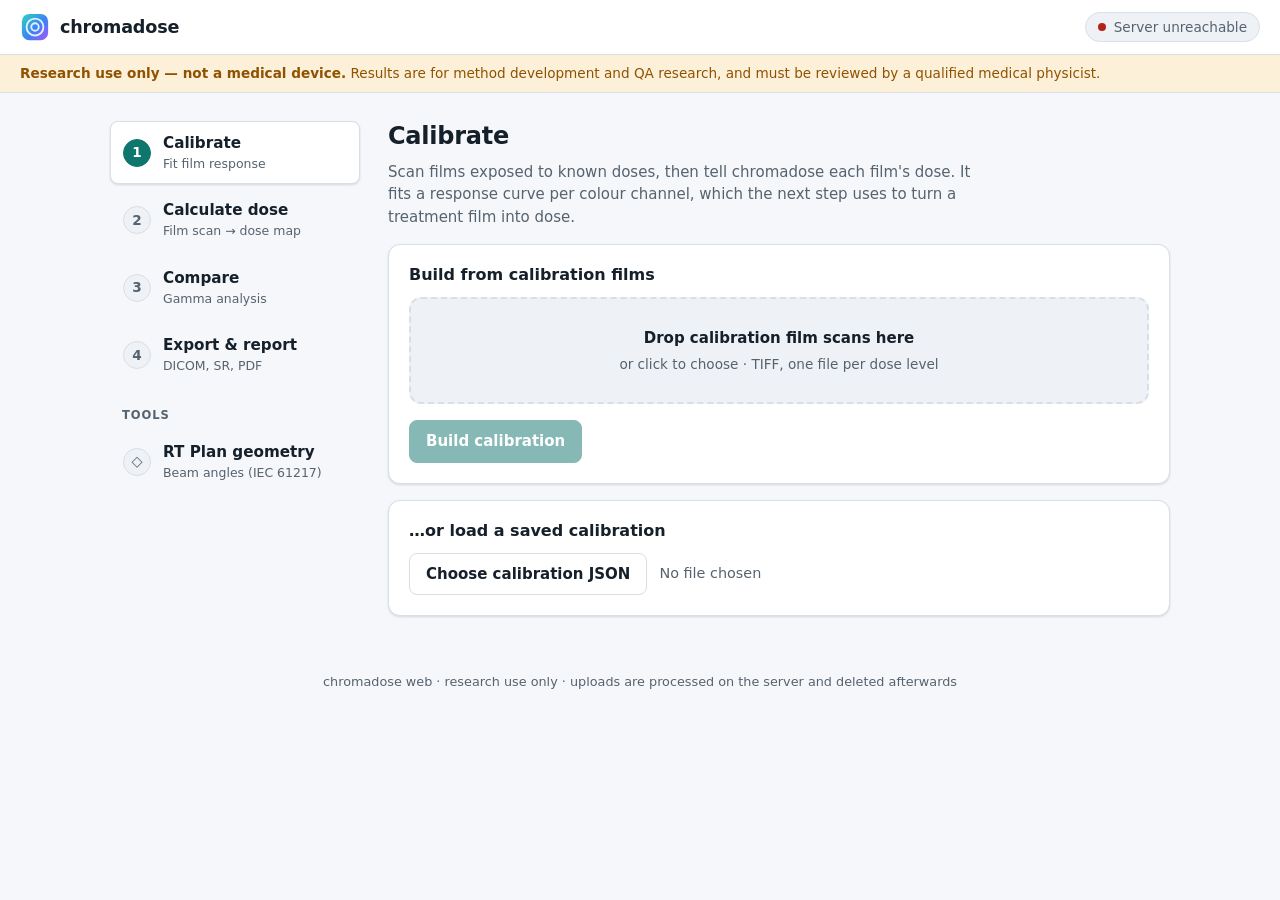
==== web/frontend/index.html @ 42bff348 "Add first-pass web UI served by the backend A dependency-free single-page app (plain HTML/CSS/JS, no" ====
<!doctype html>
<html lang="en">
<head>
  <meta charset="utf-8">
  <meta name="viewport" content="width=device-width, initial-scale=1">
  <title>chromadose · radiochromic film dosimetry</title>
  <meta name="description" content="Convert scanned radiochromic films to dose, compare against a reference with gamma analysis, and export DICOM RT Dose, Structured Reports and PDF QA reports.">
  <link rel="stylesheet" href="styles.css">
</head>
<body>
  <a class="skip" href="#main">Skip to content</a>

  <header class="topbar">
    <div class="brand">
      <svg class="brand-mark" viewBox="0 0 32 32" aria-hidden="true">
        <defs>
          <linearGradient id="film" x1="0" y1="0" x2="1" y2="1">
            <stop offset="0" stop-color="#2dd4bf"/>
            <stop offset="0.55" stop-color="#3b82f6"/>
            <stop offset="1" stop-color="#a855f7"/>
          </linearGradient>
        </defs>
        <rect x="2" y="2" width="28" height="28" rx="8" fill="url(#film)"/>
        <circle cx="16" cy="16" r="9" fill="none" stroke="#fff" stroke-opacity=".85" stroke-width="2"/>
        <circle cx="16" cy="16" r="4" fill="none" stroke="#fff" stroke-opacity=".85" stroke-width="2"/>
      </svg>
      <span class="brand-name">chromadose</span>
    </div>
    <div class="status" id="status" role="status" aria-live="polite">
      <span class="dot" aria-hidden="true"></span>
      <span id="status-text">Connecting…</span>
    </div>
  </header>

  <div class="banner" role="note">
    <strong>Research use only — not a medical device.</strong>
    Results are for method development and QA research, and must be reviewed by a qualified medical physicist.
  </div>

  <div class="shell">
    <nav class="steps" aria-label="Workflow">
      <ol>
        <li><button type="button" data-step="calibrate"><span class="num">1</span><span class="label">Calibrate<small>Fit film response</small></span></button></li>
        <li><button type="button" data-step="solve"><span class="num">2</span><span class="label">Calculate dose<small>Film scan → dose map</small></span></button></li>
        <li><button type="button" data-step="compare"><span class="num">3</span><span class="label">Compare<small>Gamma analysis</small></span></button></li>
        <li><button type="button" data-step="export"><span class="num">4</span><span class="label">Export &amp; report<small>DICOM, SR, PDF</small></span></button></li>
      </ol>
      <p class="steps-tools">Tools</p>
      <ol>
        <li><button type="button" data-step="plan"><span class="num tool" aria-hidden="true">◇</span><span class="label">RT Plan geometry<small>Beam angles (IEC 61217)</small></span></button></li>
      </ol>
    </nav>

    <main id="main" tabindex="-1">

      <!-- 1 · Calibrate -->
      <section id="step-calibrate" class="panel" aria-labelledby="h-calibrate" hidden>
        <h2 id="h-calibrate">Calibrate</h2>
        <p class="lede">Scan films exposed to known doses, then tell chromadose each film's dose. It fits a response curve per colour channel, which the next step uses to turn a treatment film into dose.</p>

        <div class="card">
          <h3>Build from calibration films</h3>
          <label class="dropzone" id="cal-drop">
            <input type="file" accept=".tif,.tiff,image/tiff" multiple>
            <span class="dz-title">Drop calibration film scans here</span>
            <span class="dz-hint">or click to choose · TIFF, one file per dose level</span>
          </label>

          <div id="cal-table-wrap" hidden>
            <table class="table" id="cal-table">
              <thead><tr><th scope="col">Film</th><th scope="col">Dose (Gy)</th><th scope="col"><span class="sr-only">Remove</span></th></tr></thead>
              <tbody></tbody>
            </table>
            <p class="hint">Doses are guessed from filenames like <code>cal_2Gy.tif</code>. Check each one before continuing.</p>
          </div>

          <div class="actions">
            <button type="button" class="btn primary" id="btn-calibrate" disabled>Build calibration</button>
          </div>
        </div>

        <div class="card">
          <h3>…or load a saved calibration</h3>
          <label class="file-inline">
            <span class="btn">Choose calibration JSON</span>
            <input type="file" id="cal-json" accept=".json,application/json">
            <span class="file-name" id="cal-json-name">No file chosen</span>
          </label>
        </div>

        <div class="msg" id="msg-calibrate" role="status" aria-live="polite"></div>

        <div class="card" id="cal-result" hidden>
          <h3>Calibration <span class="chip good">ready</span></h3>
          <div class="two-col">
            <div id="cal-chart" class="chart"></div>
            <div>
              <table class="table compact" id="cal-fit">
                <thead><tr><th scope="col">Channel</th><th scope="col">r</th><th scope="col">s</th><th scope="col">t</th></tr></thead>
                <tbody></tbody>
              </table>
              <p class="hint">Response model: pixel(D) = (r + s·D) / (t + D)</p>
              <div class="actions">
                <button type="button" class="btn" id="btn-cal-download">Download calibration.json</button>
                <button type="button" class="btn primary" data-goto="solve">Continue →</button>
              </div>
            </div>
          </div>
        </div>
      </section>

      <!-- 2 · Solve -->
      <section id="step-solve" class="panel" aria-labelledby="h-solve" hidden>
        <h2 id="h-solve">Calculate dose</h2>
        <p class="lede">Upload the scanned treatment film and convert it to a dose map using your calibration.</p>

        <p class="callout" id="solve-needs-cal" hidden>No calibration yet. <button type="button" class="link" data-goto="calibrate">Build or load one first</button>.</p>

        <div class="card">
          <label class="dropzone" id="film-drop">
            <input type="file" accept=".tif,.tiff,image/tiff">
            <span class="dz-title">Drop the treatment film scan here</span>
            <span class="dz-hint">or click to choose · TIFF</span>
          </label>
          <p class="file-line" id="film-name" hidden></p>

          <div class="field-row">
            <label class="field">
              <span>Method</span>
              <select id="method"></select>
            </label>
          </div>

          <div class="actions">
            <button type="button" class="btn primary" id="btn-solve" disabled>Calculate dose</button>
          </div>
        </div>

        <div class="msg" id="msg-solve" role="status" aria-live="polite"></div>

        <div class="card" id="solve-result" hidden>
          <h3>Dose map</h3>
          <div class="stats" id="solve-stats"></div>
          <img class="preview" id="solve-img" alt="Colour-mapped dose map, in Gy">
          <div class="actions">
            <button type="button" class="btn" id="btn-dose-download">Download dose.npy</button>
            <button type="button" class="btn primary" data-goto="compare">Continue →</button>
          </div>
        </div>
      </section>

      <!-- 3 · Compare -->
      <section id="step-compare" class="panel" aria-labelledby="h-compare" hidden>
        <h2 id="h-compare">Compare with a reference</h2>
        <p class="lede">Run a 2D gamma analysis of the measured dose against a reference distribution, such as the TPS plane resampled to the film grid.</p>

        <div class="card">
          <h3>Measured dose</h3>
          <p class="source" data-measured-line>None yet. Calculate one in step 2, or upload a <code>.npy</code> below.</p>
          <label class="file-inline">
            <span class="btn">Upload measured .npy</span>
            <input type="file" accept=".npy" data-measured-input>
          </label>

          <h3>Reference dose</h3>
          <label class="dropzone" id="ref-drop">
            <input type="file" accept=".npy">
            <span class="dz-title">Drop the reference dose here</span>
            <span class="dz-hint">or click to choose · NumPy <code>.npy</code> in Gy, same shape as the measured dose</span>
          </label>
          <p class="file-line" id="ref-name" hidden></p>
        </div>

        <div class="card">
          <h3>Criteria</h3>
          <div class="field-row">
            <label class="field"><span>Dose difference (%)</span><input type="number" step="0.1" min="0.1" value="3" data-sync="dose-crit"></label>
            <label class="field"><span>Distance to agreement (mm)</span><input type="number" step="0.1" min="0.1" value="3" data-sync="dta-crit"></label>
            <label class="field"><span>Low-dose threshold (%)</span><input type="number" step="1" min="0" max="100" value="10" data-sync="threshold"></label>
            <label class="field"><span>Pixel size (mm)</span><input type="number" step="0.001" min="0.001" value="0.353" data-sync="pixel"></label>
            <label class="field"><span>Target pass rate (%)</span><input type="number" step="1" min="0" max="100" value="95" id="target-pass"></label>
          </div>
          <p class="hint">Pixel size = 25.4 ÷ scan DPI (72 dpi → 0.353 mm, 150 dpi → 0.169 mm). The target only colours the result; it is not a clinical standard.</p>
          <div class="actions">
            <button type="button" class="btn primary" id="btn-gamma" disabled>Run gamma analysis</button>
          </div>
        </div>

        <div class="msg" id="msg-compare" role="status" aria-live="polite"></div>

        <div class="card" id="gamma-result" hidden>
          <h3>Result</h3>
          <div class="passrate" id="gamma-pass">
            <span class="big" id="gamma-pct">–</span>
            <span class="meta" id="gamma-meta"></span>
          </div>
          <div class="stats" id="gamma-stats"></div>
          <img class="preview" id="gamma-img" alt="Gamma index map; values at or below 1 pass">
          <p class="hint">Gamma index per pixel: 1 or below passes. White areas fall under the low-dose threshold (a percentage of the reference maximum) and are not evaluated.</p>
          <div class="actions">
            <button type="button" class="btn primary" data-goto="export">Continue →</button>
          </div>
        </div>
      </section>

      <!-- 4 · Export -->
      <section id="step-export" class="panel" aria-labelledby="h-export" hidden>
        <h2 id="h-export">Export &amp; report</h2>
        <p class="lede">Archive the result as DICOM RT Dose, a DICOM Structured Report, or a PDF QA report.</p>

        <div class="card">
          <h3>Inputs</h3>
          <p class="source" data-measured-line>None yet. Calculate a dose map in step 2, or upload a <code>.npy</code>.</p>
          <label class="file-inline">
            <span class="btn">Upload measured .npy</span>
            <input type="file" accept=".npy" data-measured-input>
          </label>
          <p class="source" id="export-ref-line">No reference. The report and SR will omit the gamma section. Add one in step 3.</p>
        </div>

        <div class="card">
          <h3>Details</h3>
          <div class="field-row">
            <label class="field"><span>Patient name</span><input type="text" id="x-patient-name" autocomplete="off"></label>
            <label class="field"><span>Patient ID</span><input type="text" id="x-patient-id" autocomplete="off"></label>
            <label class="field"><span>Plan label</span><input type="text" id="x-plan" autocomplete="off"></label>
            <label class="field"><span>Film type</span><input type="text" id="x-film" placeholder="EBT3" autocomplete="off"></label>
            <label class="field"><span>Method</span><input type="text" id="x-method" autocomplete="off"></label>
            <label class="field"><span>Report title</span><input type="text" id="x-title" value="Film Dosimetry QA Report" autocomplete="off"></label>
          </div>
          <div class="field-row">
            <label class="field"><span>Dose difference (%)</span><input type="number" step="0.1" min="0.1" value="3" data-sync="dose-crit"></label>
            <label class="field"><span>DTA (mm)</span><input type="number" step="0.1" min="0.1" value="3" data-sync="dta-crit"></label>
            <label class="field"><span>Threshold (%)</span><input type="number" step="1" min="0" max="100" value="10" data-sync="threshold"></label>
            <label class="field"><span>Pixel size (mm)</span><input type="number" step="0.001" min="0.001" value="0.353" data-sync="pixel"></label>
          </div>
          <p class="hint">Patient identifiers are written into the exported files. Use anonymised IDs unless your department's policy says otherwise. Nothing is stored in your browser.</p>
        </div>

        <div class="card">
          <h3>Downloads</h3>
          <div class="actions wrap">
            <button type="button" class="btn" data-export="rtdose">DICOM RT Dose (.dcm)</button>
            <button type="button" class="btn" data-export="sr">DICOM Structured Report (.dcm)</button>
            <button type="button" class="btn primary" data-export="report">PDF QA report</button>
          </div>
        </div>

        <div class="msg" id="msg-export" role="status" aria-live="polite"></div>
      </section>

      <!-- Tool · RT Plan geometry -->
      <section id="step-plan" class="panel" aria-labelledby="h-plan" hidden>
        <h2 id="h-plan">RT Plan geometry</h2>
        <p class="lede">Read the gantry, collimator and couch angles (IEC 61217) of each beam from a DICOM RT Plan.</p>

        <div class="card">
          <label class="dropzone" id="plan-drop">
            <input type="file" accept=".dcm,application/dicom">
            <span class="dz-title">Drop a DICOM RT Plan here</span>
            <span class="dz-hint">or click to choose · .dcm</span>
          </label>
          <p class="file-line" id="plan-name" hidden></p>
          <label class="check"><input type="checkbox" id="plan-setup"> Include setup beams</label>
          <div class="actions">
            <button type="button" class="btn primary" id="btn-plan" disabled>Read beams</button>
          </div>
        </div>

        <div class="msg" id="msg-plan" role="status" aria-live="polite"></div>

        <div class="card" id="plan-result" hidden>
          <h3>Beams</h3>
          <div class="table-scroll">
            <table class="table" id="plan-table">
              <thead><tr><th scope="col">#</th><th scope="col">Name</th><th scope="col">Gantry °</th><th scope="col">Collimator °</th><th scope="col">Couch °</th><th scope="col">Energy</th></tr></thead>
              <tbody></tbody>
            </table>
          </div>
        </div>
      </section>

    </main>
  </div>

  <footer class="foot">
    chromadose web · research use only · uploads are processed on the server and deleted afterwards
  </footer>

  <script src="app.js" defer></script>
</body>
</html>
---- web/frontend/styles.css ----
/* chromadose web — first-pass UI. System fonts only; no external requests. */

:root {
  color-scheme: light dark;

  --bg: #f5f7fa;
  --surface: #ffffff;
  --surface-2: #eef1f5;
  --text: #15202b;
  --muted: #56636f;
  --line: #d9dfe6;

  --accent: #0f766e;
  --accent-hover: #0b5f58;
  --accent-ink: #ffffff;
  --accent-soft: #e0f2f0;

  --good: #17703f;
  --good-soft: #e2f4ea;
  --warn: #8f5200;
  --warn-soft: #fdf0d9;
  --bad: #b42318;
  --bad-soft: #fde8e6;

  --radius: 12px;
  --radius-sm: 8px;
  --shadow: 0 1px 2px rgb(16 24 40 / 6%), 0 1px 3px rgb(16 24 40 / 8%);
  --font: system-ui, -apple-system, "Segoe UI", Roboto, "Helvetica Neue", Arial, sans-serif;
  --mono: ui-monospace, SFMono-Regular, Menlo, Consolas, monospace;
}

@media (prefers-color-scheme: dark) {
  :root {
    --bg: #0e1317;
    --surface: #161c22;
    --surface-2: #1d252c;
    --text: #e6ebf0;
    --muted: #9aa7b3;
    --line: #2a343d;

    --accent: #2dd4bf;
    --accent-hover: #5eead4;
    --accent-ink: #04201d;
    --accent-soft: #123532;

    --good: #4ade80;
    --good-soft: #12301f;
    --warn: #fbbf24;
    --warn-soft: #382a0b;
    --bad: #f87171;
    --bad-soft: #3a1714;

    --shadow: 0 1px 2px rgb(0 0 0 / 40%);
  }
}

*, *::before, *::after { box-sizing: border-box; }

html { -webkit-text-size-adjust: 100%; }

body {
  margin: 0;
  background: var(--bg);
  color: var(--text);
  font: 15px/1.5 var(--font);
}

[hidden] { display: none !important; }

h1, h2, h3 { line-height: 1.25; margin: 0; }
h2 { font-size: 1.5rem; letter-spacing: -0.01em; }
h3 { font-size: 1rem; margin-bottom: 12px; }
p { margin: 0; }
code { font: 0.9em var(--mono); background: var(--surface-2); padding: 1px 5px; border-radius: 4px; }

.sr-only {
  position: absolute; width: 1px; height: 1px; margin: -1px; padding: 0;
  overflow: hidden; clip: rect(0 0 0 0); white-space: nowrap; border: 0;
}

.skip {
  position: absolute; left: 8px; top: -48px; z-index: 10;
  background: var(--accent); color: var(--accent-ink);
  padding: 8px 14px; border-radius: var(--radius-sm); text-decoration: none;
}
.skip:focus { top: 8px; }

:focus-visible { outline: 2px solid var(--accent); outline-offset: 2px; }

/* ---------- top bar ---------- */

.topbar {
  display: flex; align-items: center; justify-content: space-between;
  gap: 12px; padding: 12px 20px;
  background: var(--surface); border-bottom: 1px solid var(--line);
}
.brand { display: flex; align-items: center; gap: 10px; }
.brand-mark { width: 30px; height: 30px; flex: none; }
.brand-name { font-weight: 650; font-size: 1.1rem; letter-spacing: -0.01em; }

.status {
  display: flex; align-items: center; gap: 8px;
  font-size: 0.85rem; color: var(--muted);
  background: var(--surface-2); border: 1px solid var(--line);
  padding: 4px 12px; border-radius: 999px;
}
.status .dot { width: 8px; height: 8px; border-radius: 50%; background: var(--muted); }
.status.ok .dot { background: var(--good); }
.status.down .dot { background: var(--bad); }

.banner {
  background: var(--warn-soft); color: var(--warn);
  padding: 8px 20px; font-size: 0.85rem; border-bottom: 1px solid var(--line);
}
.banner strong { font-weight: 650; }

/* ---------- layout ---------- */

.shell {
  display: grid; grid-template-columns: 250px minmax(0, 1fr); gap: 28px;
  max-width: 1100px; margin: 0 auto; padding: 28px 20px 40px;
}

.steps ol { list-style: none; margin: 0; padding: 0; display: grid; gap: 4px; }
.steps button {
  all: unset; box-sizing: border-box; cursor: pointer; width: 100%;
  display: flex; align-items: center; gap: 12px;
  padding: 10px 12px; border-radius: var(--radius-sm);
  border: 1px solid transparent;
}
.steps button:hover { background: var(--surface-2); }
.steps button:focus-visible { outline: 2px solid var(--accent); outline-offset: 2px; }
.steps button[aria-current="step"] {
  background: var(--surface); border-color: var(--line); box-shadow: var(--shadow);
}
.steps .num {
  flex: none; width: 28px; height: 28px; border-radius: 50%;
  display: grid; place-items: center; font-size: 0.85rem; font-weight: 600;
  background: var(--surface-2); color: var(--muted); border: 1px solid var(--line);
}
.steps .num.tool { font-size: 0.9rem; }
.steps [aria-current="step"] .num { background: var(--accent); color: var(--accent-ink); border-color: var(--accent); }
.steps .done .num { background: var(--good-soft); color: var(--good); border-color: var(--good); }
.steps .label { display: grid; font-weight: 600; font-size: 0.95rem; }
.steps small { font-weight: 400; font-size: 0.78rem; color: var(--muted); }
.steps-tools {
  margin: 20px 12px 6px; font-size: 0.72rem; text-transform: uppercase;
  letter-spacing: 0.08em; color: var(--muted); font-weight: 600;
}

main { min-width: 0; outline: none; }
.panel { display: grid; gap: 16px; }
.lede { color: var(--muted); max-width: 62ch; margin-top: -6px; }

/* ---------- cards & forms ---------- */

.card {
  background: var(--surface); border: 1px solid var(--line);
  border-radius: var(--radius); padding: 20px; box-shadow: var(--shadow);
}
.card > h3 + h3, .card > .source + h3, .card > label + h3, .card > .file-line + h3 { margin-top: 20px; }

.hint { color: var(--muted); font-size: 0.82rem; margin-top: 8px; }
.source { color: var(--muted); margin-bottom: 10px; }
.source strong { color: var(--text); }
.file-line { margin-top: 10px; font-size: 0.9rem; }
.file-line strong { font-weight: 600; }

.callout {
  background: var(--warn-soft); color: var(--warn);
  border: 1px solid var(--line); border-radius: var(--radius-sm);
  padding: 10px 14px; font-size: 0.9rem;
}

.dropzone {
  display: grid; justify-items: center; gap: 4px; text-align: center;
  padding: 28px 16px; cursor: pointer;
  border: 2px dashed var(--line); border-radius: var(--radius);
  background: var(--surface-2); transition: border-color .15s, background .15s;
}
.dropzone:hover, .dropzone.over, .dropzone:focus-within {
  border-color: var(--accent); background: var(--accent-soft);
}
.dropzone input { position: absolute; opacity: 0; width: 1px; height: 1px; }
.dz-title { font-weight: 600; }
.dz-hint { color: var(--muted); font-size: 0.85rem; }

.file-inline { display: inline-flex; align-items: center; gap: 12px; cursor: pointer; flex-wrap: wrap; }
.file-inline input { position: absolute; opacity: 0; width: 1px; height: 1px; }
.file-inline:focus-within .btn { outline: 2px solid var(--accent); outline-offset: 2px; }
.file-name { color: var(--muted); font-size: 0.9rem; }

/* align-items:end keeps inputs level when one label wraps onto two lines. */
.field-row { display: grid; grid-template-columns: repeat(auto-fit, minmax(170px, 1fr)); gap: 14px; margin-top: 14px; align-items: end; }
.field { display: grid; gap: 4px; font-size: 0.85rem; color: var(--muted); }
.field input, .field select {
  font: inherit; color: var(--text); background: var(--surface);
  border: 1px solid var(--line); border-radius: var(--radius-sm);
  padding: 8px 10px; min-height: 38px; width: 100%;
}
.field input:focus, .field select:focus { outline: 2px solid var(--accent); outline-offset: 1px; border-color: var(--accent); }

.check { display: inline-flex; align-items: center; gap: 8px; margin-top: 12px; cursor: pointer; }

.actions { display: flex; gap: 10px; margin-top: 16px; flex-wrap: wrap; }

.btn {
  font: inherit; font-weight: 600; cursor: pointer; text-decoration: none;
  display: inline-flex; align-items: center; justify-content: center; gap: 8px;
  padding: 9px 16px; min-height: 40px; border-radius: var(--radius-sm);
  background: var(--surface); color: var(--text); border: 1px solid var(--line);
}
.btn:hover:not(:disabled) { background: var(--surface-2); }
.btn.primary { background: var(--accent); color: var(--accent-ink); border-color: var(--accent); }
.btn.primary:hover:not(:disabled) { background: var(--accent-hover); border-color: var(--accent-hover); }
.btn:disabled { opacity: 0.5; cursor: not-allowed; }
.btn[aria-busy="true"]::after {
  content: ""; width: 14px; height: 14px; border-radius: 50%;
  border: 2px solid currentColor; border-right-color: transparent;
  animation: spin .7s linear infinite;
}
@keyframes spin { to { transform: rotate(360deg); } }

.link { all: unset; color: var(--accent); text-decoration: underline; cursor: pointer; }
.link:focus-visible { outline: 2px solid var(--accent); outline-offset: 2px; }

.msg { min-height: 0; }
.msg:not(:empty) {
  padding: 10px 14px; border-radius: var(--radius-sm); font-size: 0.92rem;
  border: 1px solid var(--line);
}
.msg.error { background: var(--bad-soft); color: var(--bad); }
.msg.ok { background: var(--good-soft); color: var(--good); }
.msg.info { background: var(--surface-2); color: var(--muted); }

.chip {
  font-size: 0.72rem; font-weight: 600; padding: 2px 9px; border-radius: 999px;
  vertical-align: middle; margin-left: 6px; background: var(--surface-2); color: var(--muted);
}
.chip.good { background: var(--good-soft); color: var(--good); }

/* ---------- tables ---------- */

.table-scroll { overflow-x: auto; }
.table { width: 100%; border-collapse: collapse; margin-top: 14px; font-size: 0.9rem; }
.table.compact { margin-top: 0; }
.table th, .table td { text-align: left; padding: 8px 10px; border-bottom: 1px solid var(--line); }
.table th { color: var(--muted); font-weight: 600; font-size: 0.8rem; }
.table td input {
  font: inherit; color: var(--text); background: var(--surface);
  border: 1px solid var(--line); border-radius: 6px; padding: 5px 8px; width: 7.5em;
}
.table td.num, .table th.num { text-align: right; font-variant-numeric: tabular-nums; }
.table .rm { all: unset; cursor: pointer; color: var(--muted); padding: 2px 8px; border-radius: 6px; }
.table .rm:hover { color: var(--bad); background: var(--bad-soft); }
.table .rm:focus-visible { outline: 2px solid var(--accent); }

/* ---------- results ---------- */

.two-col { display: grid; grid-template-columns: minmax(0, 1.3fr) minmax(0, 1fr); gap: 20px; align-items: start; }
.chart svg { width: 100%; height: auto; display: block; }
.chart text { fill: var(--muted); font: 11px var(--font); }
.chart .grid { stroke: var(--line); stroke-width: 1; }

.stats { display: grid; grid-template-columns: repeat(auto-fit, minmax(140px, 1fr)); gap: 12px; margin-bottom: 16px; }
.stat { background: var(--surface-2); border-radius: var(--radius-sm); padding: 10px 14px; }
.stat .k { display: block; font-size: 0.75rem; color: var(--muted); }
.stat .v { font-size: 1.15rem; font-weight: 650; font-variant-numeric: tabular-nums; }
.stat .u { font-size: 0.8rem; font-weight: 500; color: var(--muted); margin-left: 3px; }

.preview {
  display: block; max-width: 100%; height: auto; margin: 0 auto;
  border-radius: var(--radius-sm); border: 1px solid var(--line); background: #fff;
}

.passrate { display: flex; align-items: baseline; gap: 14px; flex-wrap: wrap; margin-bottom: 14px; }
.passrate .big { font-size: 2.6rem; font-weight: 700; letter-spacing: -0.02em; font-variant-numeric: tabular-nums; }
.passrate .meta { color: var(--muted); }
.passrate.pass .big { color: var(--good); }
.passrate.near .big { color: var(--warn); }
.passrate.fail .big { color: var(--bad); }

.foot { text-align: center; color: var(--muted); font-size: 0.8rem; padding: 0 20px 28px; }

/* ---------- small screens ---------- */

@media (max-width: 820px) {
  .shell { grid-template-columns: minmax(0, 1fr); gap: 16px; padding: 16px 16px 32px; }
  .steps { overflow-x: auto; margin: 0 -16px; padding: 0 16px 4px; }
  .steps ol { display: flex; gap: 6px; width: max-content; }
  .steps button { width: auto; padding: 8px 12px; }
  .steps small, .steps-tools { display: none; }
  /* Compact strip: numbers only, with a label on the current step. The others
     stay in the accessibility tree (visually hidden, not display:none). */
  .steps button:not([aria-current]) .label {
    position: absolute; width: 1px; height: 1px; overflow: hidden;
    clip: rect(0 0 0 0); white-space: nowrap;
  }
  .status .ver { display: none; }
  .status { padding: 4px 10px; }
  .two-col { grid-template-columns: minmax(0, 1fr); }
  .topbar { padding: 10px 16px; }
  .banner { padding: 8px 16px; }
}

@media (prefers-reduced-motion: reduce) {
  * { animation-duration: 0.01ms !important; transition-duration: 0.01ms !important; }
}
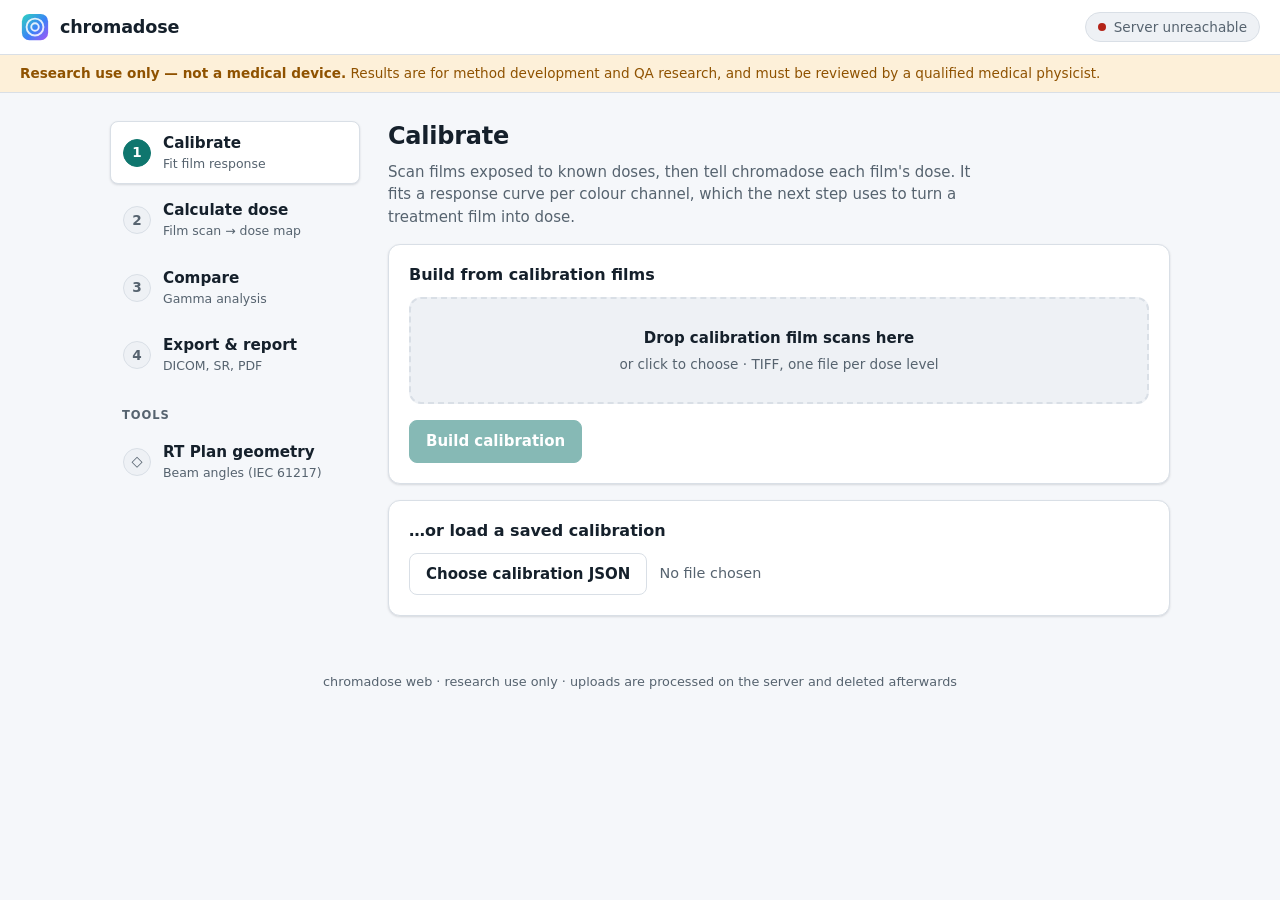
==== commit 0dae1a59: "Web: require pixel size, return film scale from solve, fill it in the UI Fixes #18  Co-Authored-By: " ====
--- a/web/frontend/index.html
+++ b/web/frontend/index.html
@@ -180,6 +180,7 @@
             <label class="field"><span>Pixel size (mm)</span><input type="number" step="0.001" min="0.001" value="0.353" data-sync="pixel"></label>
             <label class="field"><span>Target pass rate (%)</span><input type="number" step="1" min="0" max="100" value="95" id="target-pass"></label>
           </div>
+          <p class="hint pixel-note"></p>
           <p class="hint">Pixel size = 25.4 ÷ scan DPI (72 dpi → 0.353 mm, 150 dpi → 0.169 mm). The target only colours the result; it is not a clinical standard.</p>
           <div class="actions">
             <button type="button" class="btn primary" id="btn-gamma" disabled>Run gamma analysis</button>
@@ -234,6 +235,7 @@
             <label class="field"><span>Threshold (%)</span><input type="number" step="1" min="0" max="100" value="10" data-sync="threshold"></label>
             <label class="field"><span>Pixel size (mm)</span><input type="number" step="0.001" min="0.001" value="0.353" data-sync="pixel"></label>
           </div>
+          <p class="hint pixel-note"></p>
           <p class="hint">Patient identifiers are written into the exported files. Use anonymised IDs unless your department's policy says otherwise. Nothing is stored in your browser.</p>
         </div>
 
--- a/web/frontend/styles.css
+++ b/web/frontend/styles.css
@@ -306,3 +306,5 @@
 @media (prefers-reduced-motion: reduce) {
   * { animation-duration: 0.01ms !important; transition-duration: 0.01ms !important; }
 }
+.hint.pixel-note:empty { display: none; }
+.hint.pixel-note.warn { color: var(--warn); background: var(--warn-soft); padding: 8px 10px; border-radius: 6px; }
